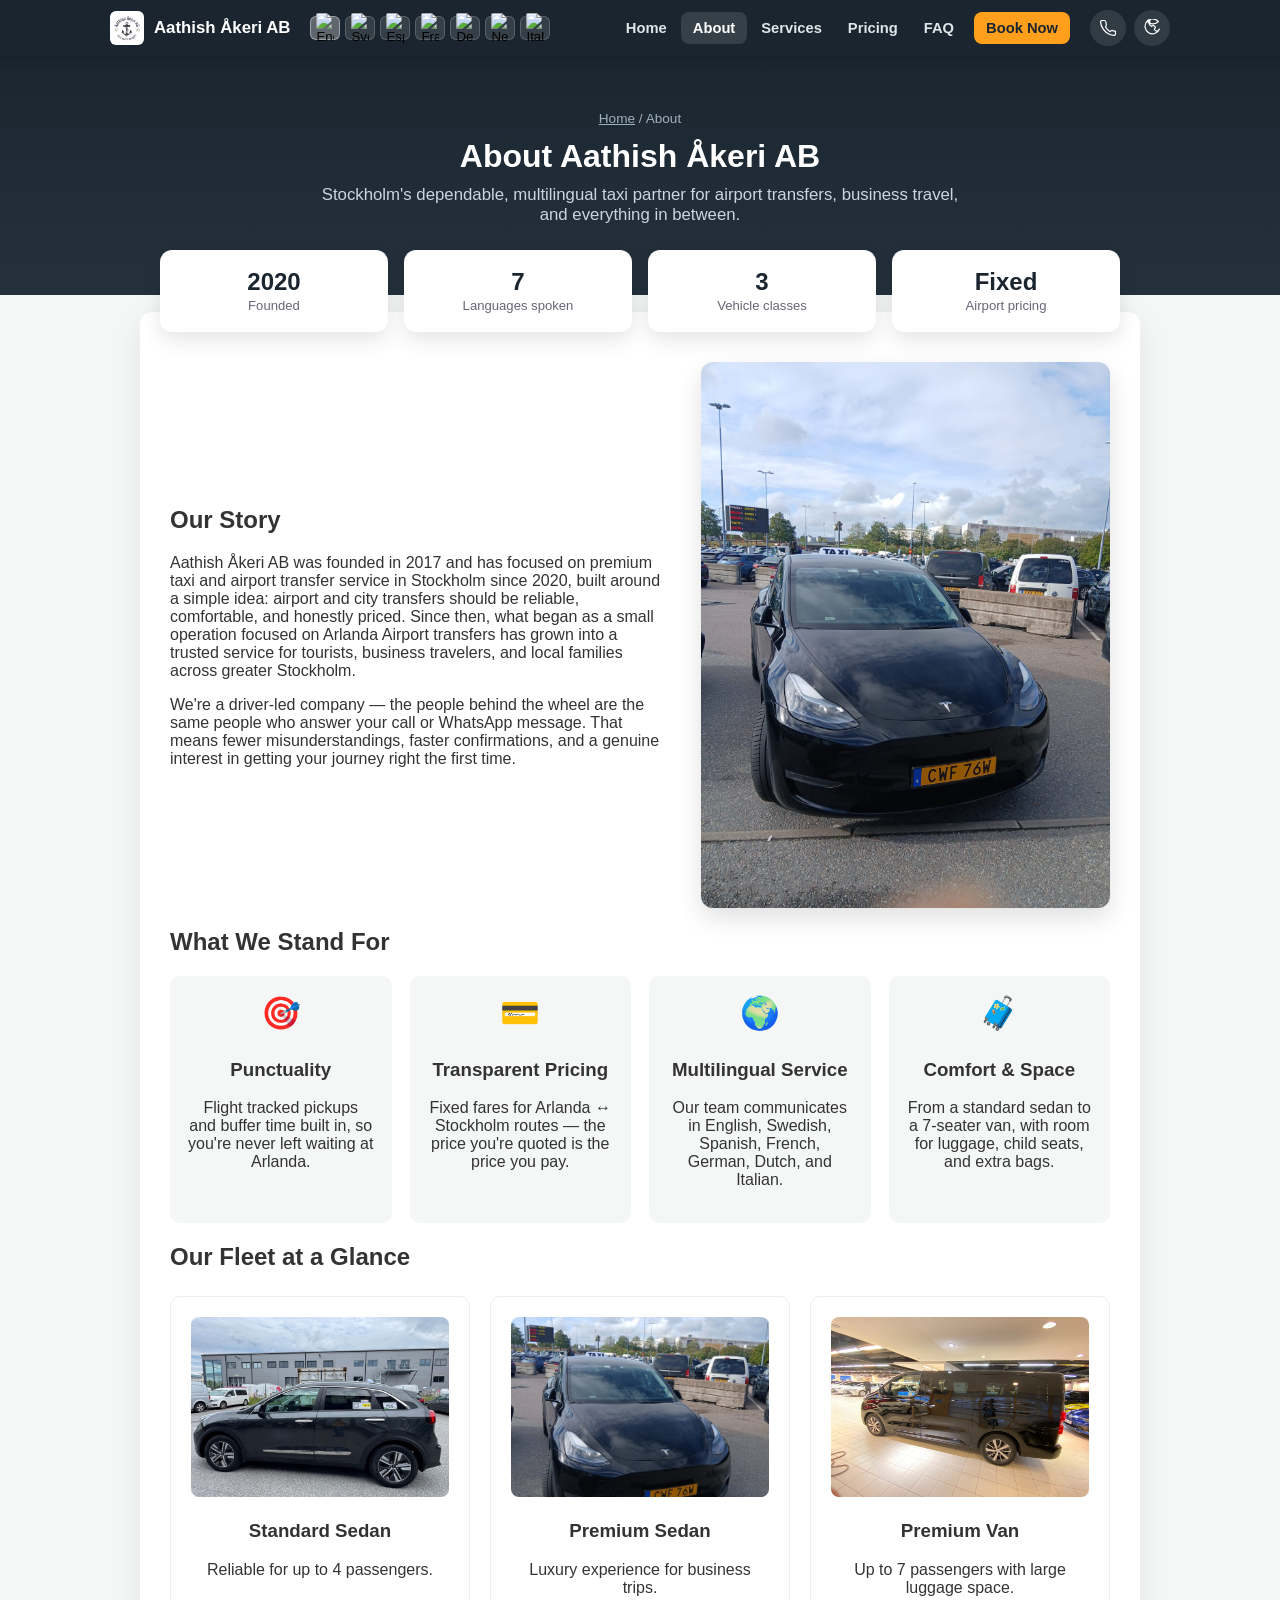
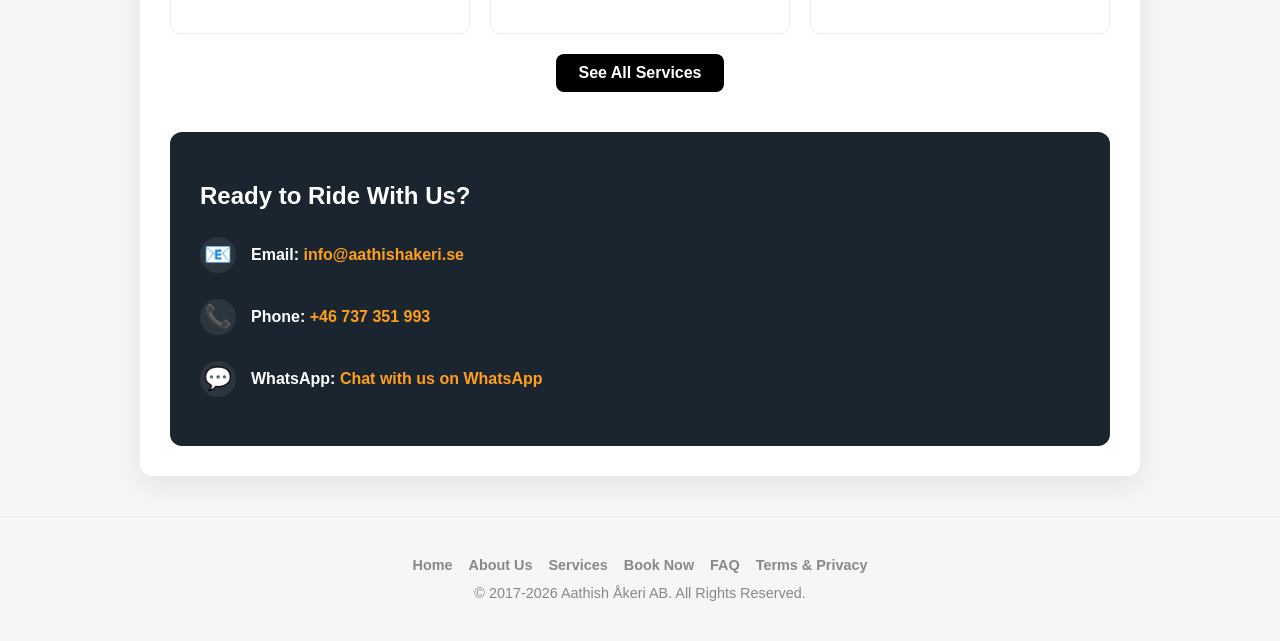
==== about.html @ d3767e90 "Fix trust-strip overlapping the WhatsApp button on mobile .trust-strip (the 2020/7/24-7/Fixed card r" ====
<!DOCTYPE html>
<html lang="en" translate="no">

<head>
    <meta charset="UTF-8">
    <meta name="viewport" content="width=device-width, initial-scale=1.0">
    <meta name="google" content="notranslate">
    <!-- Google tag (gtag.js) -->
    <script async src="https://www.googletagmanager.com/gtag/js?id=G-RLMF2R646X"></script>
    <script>
        window.dataLayer = window.dataLayer || [];
        function gtag() { dataLayer.push(arguments); }
        gtag('js', new Date());
        gtag('config', 'G-RLMF2R646X');
    </script>
    <title>About Us | Aathish Åkeri AB</title>
    <meta name="description"
        content="Aathish Åkeri AB has been driving Stockholm and Arlanda Airport transfers since 2020. Learn about our story, our fleet, and why customers trust us.">
    <link rel="canonical" href="https://aathishakeri.se/about.html">
    <link rel="stylesheet" href="style.css?v=9">
    <link rel="apple-touch-icon" sizes="180x180" href="icons/apple-icon-180x180.png">
    <link rel="icon" type="image/png" sizes="32x32" href="icons/favicon-32x32.png">
    <link rel="icon" type="image/png" sizes="16x16" href="icons/favicon-16x16.png">
    <link rel="manifest" href="icons/manifest.json">
    <meta name="theme-color" content="#ffffff">
</head>

<body>

    <nav class="topnav" aria-label="Main navigation">
        <div class="topnav-inner">
            <a href="index.html" class="topnav-brand">
                <img src="assets/images/logo.png" alt="Aathish Åkeri AB" class="topnav-logo">
                <span>Aathish Åkeri AB</span>
            </a>
            <div class="lang-switcher" role="group" aria-label="Choose language">
                <button class="lang-btn" data-lang="en" onclick="setLanguage('en')" title="English"
                    aria-label="English"><img src="https://flagcdn.com/w40/us.png" alt="English"></button>
                <button class="lang-btn" data-lang="sv" onclick="setLanguage('sv')" title="Svenska"
                    aria-label="Svenska"><img src="https://flagcdn.com/w40/se.png" alt="Svenska"></button>
                <button class="lang-btn" data-lang="es" onclick="setLanguage('es')" title="Español"
                    aria-label="Español"><img src="https://flagcdn.com/w40/es.png" alt="Español"></button>
                <button class="lang-btn" data-lang="fr" onclick="setLanguage('fr')" title="Français"
                    aria-label="Français"><img src="https://flagcdn.com/w40/fr.png" alt="Français"></button>
                <button class="lang-btn" data-lang="de" onclick="setLanguage('de')" title="Deutsch"
                    aria-label="Deutsch"><img src="https://flagcdn.com/w40/de.png" alt="Deutsch"></button>
                <button class="lang-btn" data-lang="nl" onclick="setLanguage('nl')" title="Nederlands"
                    aria-label="Nederlands"><img src="https://flagcdn.com/w40/nl.png" alt="Nederlands"></button>
                <button class="lang-btn" data-lang="it" onclick="setLanguage('it')" title="Italiano"
                    aria-label="Italiano"><img src="https://flagcdn.com/w40/it.png" alt="Italiano"></button>
            </div>
            <button class="nav-toggle" id="navToggle" aria-label="Toggle menu" aria-expanded="false">
                <span></span><span></span><span></span>
            </button>
            <div class="topnav-links" id="topnavLinks">
                <a href="index.html" data-i18n="navHome">Home</a>
                <a href="about.html" aria-current="page" data-i18n="navAbout">About</a>
                <a href="services.html" data-i18n="navServices">Services</a>
                <a href="index.html#pricing" data-i18n="navPricing">Pricing</a>
                <a href="faq.html" data-i18n="navFAQ">FAQ</a>
                <a href="booking.html" class="nav-cta" data-i18n="navBookNow">Book Now</a>
            </div>
            <div class="topnav-actions">
                <a href="tel:+46737351993" class="nav-icon-btn" aria-label="Call us">
                    <img src="assets/images/phone.svg" alt="">
                </a>
                <a href="https://wa.me/46737351993" target="_blank" rel="noopener noreferrer" class="nav-icon-btn"
                    aria-label="WhatsApp us">
                    <img src="assets/images/whatsapp.svg" alt="">
                </a>
            </div>
        </div>
    </nav>

    <div class="page-hero">
        <div class="breadcrumb"><a href="index.html" data-i18n="navHome">Home</a> / <span
                data-i18n="navAbout">About Us</span></div>
        <h1 data-i18n="aboutHeroTitle">About Aathish Åkeri AB</h1>
        <p data-i18n="aboutHeroSubtitle">Stockholm's dependable, multilingual taxi partner for airport transfers,
            business travel, and everything
            in between.</p>
    </div>

    <div class="trust-strip">
        <div class="trust-item"><span class="num">2020</span><span class="label" data-i18n="aboutTrust1">Founded</span>
        </div>
        <div class="trust-item"><span class="num">7</span><span class="label" data-i18n="trustLabel2">Languages
                spoken</span></div>
        <div class="trust-item"><span class="num">3</span><span class="label"
                data-i18n="aboutTrust3">Vehicle classes</span></div>
        <div class="trust-item"><span class="num">Fixed</span><span class="label" data-i18n="aboutTrust4">Airport
                pricing</span>
        </div>
    </div>

    <div class="container">
        <section>
            <div class="about-grid">
                <div>
                    <h2 data-i18n="aboutStoryHeading">Our Story</h2>
                    <p data-i18n="aboutStoryP1">Aathish Åkeri AB was founded in 2017 and has focused on premium taxi
                        and airport transfer service in Stockholm since 2020, built around a simple idea: airport and
                        city transfers should be reliable, comfortable, and honestly priced. Since then, what began
                        as a small operation focused on Arlanda Airport transfers has grown into a trusted service
                        for tourists, business travelers, and local families across greater Stockholm.</p>
                    <p data-i18n="aboutStoryP2">We're a driver-led company — the people behind the wheel are the same
                        people who answer your
                        call or WhatsApp message. That means fewer misunderstandings, faster confirmations, and a
                        genuine interest in getting your journey right the first time.</p>
                </div>
                <img src="assets/images/premium-sedan.jpg" alt="Aathish Åkeri premium sedan">
            </div>
        </section>

        <section>
            <h2 data-i18n="aboutValuesHeading">What We Stand For</h2>
            <div class="values-grid">
                <div class="value-card">
                    <span class="service-icon">🎯</span>
                    <h3 data-i18n="aboutValue1Title">Punctuality</h3>
                    <p data-i18n="aboutValue1Desc">Flight tracked pickups and buffer time built in, so you're never
                        left waiting at Arlanda.</p>
                </div>
                <div class="value-card">
                    <span class="service-icon">💳</span>
                    <h3 data-i18n="aboutValue2Title">Transparent Pricing</h3>
                    <p data-i18n="aboutValue2Desc">Fixed fares for Arlanda ↔ Stockholm routes — the price you're
                        quoted is the price you pay.</p>
                </div>
                <div class="value-card">
                    <span class="service-icon">🌍</span>
                    <h3 data-i18n="aboutValue3Title">Multilingual Service</h3>
                    <p data-i18n="aboutValue3Desc">Our team communicates in English, Swedish, Spanish, French,
                        German, Dutch, and Italian.</p>
                </div>
                <div class="value-card">
                    <span class="service-icon">🧳</span>
                    <h3 data-i18n="aboutValue4Title">Comfort & Space</h3>
                    <p data-i18n="aboutValue4Desc">From a standard sedan to a 7-seater van, with room for luggage,
                        child seats, and extra bags.
                    </p>
                </div>
            </div>
        </section>

        <section>
            <h2 data-i18n="aboutFleetHeading">Our Fleet at a Glance</h2>
            <div class="grid">
                <div class="card">
                    <img src="assets/images/standard-car.jpg" alt="Standard Sedan" class="card-img">
                    <h3 data-i18n="car1Title">Standard Sedan</h3>
                    <p data-i18n="car1Desc">Reliable for up to 4 passengers.</p>
                </div>
                <div class="card highlight">
                    <img src="assets/images/premium-sedan.jpg" alt="Premium Sedan" class="card-img">
                    <h3 data-i18n="carPremiumTitle">Premium Sedan</h3>
                    <p data-i18n="carPremiumDesc">Luxury experience for business trips.</p>
                </div>
                <div class="card">
                    <img src="assets/images/van1.jpg" alt="Premium Van" class="card-img">
                    <h3 data-i18n="car2Title">Premium Van</h3>
                    <p data-i18n="car2Desc">Up to 7 passengers with large luggage space.</p>
                </div>
            </div>
            <p style="text-align:center; margin-top:20px;">
                <a href="services.html" class="btn-book" data-i18n="aboutSeeServicesBtn">See All Services</a>
            </p>
        </section>

        <section class="contact-box" id="contact">
            <h2 data-i18n="aboutCTAHeading">Ready to Ride With Us?</h2>
            <div class="contact-item">
                <span class="contact-icon">📧</span>
                <p><strong data-i18n="contactEmailLabel">Email:</strong> <a
                        href="mailto:info@aathishakeri.se">info@aathishakeri.se</a></p>
            </div>
            <div class="contact-item">
                <span class="contact-icon">📞</span>
                <p><strong data-i18n="contactPhoneLabel">Phone:</strong> <a href="tel:+46737351993">+46 737 351
                        993</a></p>
            </div>
            <div class="contact-item">
                <span class="contact-icon">💬</span>
                <p><strong data-i18n="contactWhatsappLabel">WhatsApp:</strong> <a href="https://wa.me/46737351993"
                        target="_blank" class="wa-link" data-i18n="lblWhatsapp">Chat with us on WhatsApp</a></p>
            </div>
        </section>
    </div>

    <footer>
        <div class="footer-links">
            <a href="index.html" data-i18n="navHome">Home</a>
            <a href="about.html" data-i18n="footerAboutUs">About Us</a>
            <a href="services.html" data-i18n="navServices">Services</a>
            <a href="booking.html" data-i18n="navBookNow">Book Now</a>
            <a href="faq.html" data-i18n="navFAQ">FAQ</a>
            <a href="terms.html" data-i18n="footerTermsPrivacy">Terms & Privacy</a>
        </div>
        © 2017-2026 Aathish Åkeri AB. <span data-i18n="footerRights">All Rights Reserved.</span>
    </footer>

    <script src="script.js?v=3"></script>
</body>

</html>
---- style.css ----
/* Clean stylesheet for Aathish Åkeri AB */

:root {
    --primary: #1a252f;
    --accent: #ff9f1c;
    --white: #ffffff;
    --gray: #f4f7f6;
}

* {
    box-sizing: border-box;
}

body {
    font-family: 'Segoe UI', Arial, sans-serif;
    margin: 0;
    background: var(--gray);
    color: #333;
}

/* Language switcher — lives inline in the top nav on every page */
.lang-switcher {
    display: flex;
    gap: 5px;
    flex-wrap: wrap;
    align-items: center;
}

.lang-btn {
    background: rgba(255, 255, 255, 0.12);
    border: 1px solid rgba(255, 255, 255, 0.18);
    padding: 5px;
    border-radius: 6px;
    display: inline-flex;
    align-items: center;
    justify-content: center;
    cursor: pointer;
    width: 30px;
    height: 24px;
}

.lang-btn img {
    width: 18px;
    height: auto;
    display: block;
    border-radius: 2px;
}

.lang-btn:hover,
.lang-btn.active {
    background: rgba(255, 255, 255, 0.3);
    border-color: rgba(255, 255, 255, 0.4);
}

@media (max-width: 860px) {
    .lang-switcher {
        order: 3;
        width: 100%;
        justify-content: center;
        padding-top: 8px;
    }
}

/* Header */
header {
    background: var(--primary);
    color: white;
    padding: 50px 20px;
    display: flex;
    flex-direction: column;
    align-items: center;
    gap: 12px;
}

.logo-container {
    margin: 10px 0;
    display: inline-block;
    padding: 12px;
    background: rgba(255, 255, 255, 0.98);
    border-radius: 12px;
    box-shadow: 0 4px 15px rgba(0, 0, 0, 0.25);
}

.company-logo {
    max-width: 160px;
    height: auto;
    display: block;
}

.button-row {
    display: flex;
    gap: 18px;
    align-items: center;
    justify-content: center;
    flex-wrap: wrap;
}

/* Buttons */
.btn-call,
.btn-whatsapp {
    display: inline-flex;
    align-items: center;
    gap: 10px;
    padding: 12px 26px;
    min-height: 48px;
    border-radius: 10px;
    font-weight: 700;
    color: #fff;
    text-decoration: none;
    box-shadow: 0 6px 18px rgba(0, 0, 0, 0.12);
}

.btn-call {
    background: linear-gradient(180deg, var(--accent), #d77d12);
}

.btn-call:hover {
    filter: brightness(0.96);
}

.btn-whatsapp {
    background: linear-gradient(180deg, #25d366, #1ebf57);
}

.btn-whatsapp:hover {
    filter: brightness(0.98);
}

.btn-call .icon,
.btn-whatsapp .icon {
    width: 20px;
    height: 20px;
    display: inline-block;
    flex: 0 0 20px;
}

.btn-call .icon img,
.btn-whatsapp .icon img {
    width: 100%;
    height: 100%;
    display: block;
    object-fit: contain;
}

.wa-wrap {
    display: inline-flex;
    align-items: center;
    gap: 10px;
    position: relative;
}

.wa-note {
    position: absolute;
    bottom: 100%;
    left: 50%;
    margin-bottom: 8px;
    color: #fff;
    font-size: 0.9rem;
    background: rgba(0, 0, 0, 0.65);
    padding: 6px 10px;
    border-radius: 6px;
    white-space: nowrap;
    opacity: 0;
    visibility: hidden;
    transform: translateX(-50%) translateY(-6px);
    transition: 200ms;
    pointer-events: none;
}

.wa-wrap:hover .wa-note,
.wa-wrap:focus-within .wa-note {
    opacity: 1;
    visibility: visible;
    transform: translateX(-50%) translateY(0);
}

/* Content container */
.container {
    max-width: 1000px;
    margin: -30px auto 40px;
    background: #fff;
    padding: 30px;
    border-radius: 12px;
    box-shadow: 0 10px 30px rgba(0, 0, 0, 0.08);
}

/* Fleet grid */
.grid {
    display: grid;
    grid-template-columns: repeat(auto-fit, minmax(280px, 1fr));
    gap: 20px;
    margin-top: 25px;
}

.card {
    border: 1px solid #eee;
    padding: 20px;
    border-radius: 10px;
    text-align: center;
    transition: all .25s ease;
}

.card-img {
    width: 100%;
    height: 180px;
    object-fit: cover;
    border-radius: 8px;
}

.card:hover {
    transform: translateY(-6px);
    box-shadow: 0 10px 20px rgba(0, 0, 0, 0.12);
}

/* Pricing */
.pricing-section {
    padding: 50px 20px;
    background: #f9f9f9;
    text-align: center;
}

.pricing-container {
    display: flex;
    flex-wrap: wrap;
    justify-content: center;
    gap: 20px;
    margin-top: 30px;
}

.price-card {
    background: #fff;
    border: 1px solid #ddd;
    border-radius: 12px;
    padding: 25px;
    width: 280px;
    text-align: center;
    transition: all .25s ease;
}

.price-card:hover {
    transform: translateY(-8px);
    box-shadow: 0 12px 28px rgba(0, 0, 0, 0.08);
}

.price-card.featured {
    border: 2px solid #ffd700;
    transform: scale(1.03);
}

.badge {
    position: absolute;
    top: -12px;
    left: 50%;
    transform: translateX(-50%);
    background: #ffd700;
    padding: 6px 14px;
    border-radius: 20px;
    font-weight: 700;
}

.price-value {
    font-size: 28px;
    font-weight: 800;
    margin: 18px 0;
}

.direction-title {
    display: inline-block;
    padding-bottom: 6px;
    border-bottom: 2px solid #ffd700;
    margin-bottom: 18px;
    font-size: 20px;
}

.btn-book {
    display: inline-block;
    background: #000;
    color: #fff;
    padding: 10px 22px;
    border-radius: 8px;
    text-decoration: none;
    font-weight: 700;
}

.btn-book:hover {
    background: #ffd700;
    color: #000;
}

/* Form */
.enquiry-section {
    background: #fdfdfd;
    padding: 30px;
    border-radius: 10px;
    border: 1px solid #eee;
    margin-top: 40px;
}

.form-group {
    margin-bottom: 15px;
}

.form-group label {
    display: block;
    margin-bottom: 6px;
    font-weight: 700;
}

input,
textarea {
    width: 100%;
    padding: 12px;
    border: 1px solid #ccc;
    border-radius: 6px;
    font-size: 1rem;
}

textarea {
    min-height: 120px;
    resize: vertical;
}

.form-row {
    display: grid;
    grid-template-columns: 1fr 1fr;
    gap: 15px;
}

.addons {
    display: grid;
    grid-template-columns: 1fr;
    gap: 10px;
    padding: 15px;
    background: #fff;
    border: 1px solid #ddd;
    border-radius: 8px;
}

@media (min-width:600px) {
    .addons {
        grid-template-columns: 1fr 1fr;
    }
}

/* Contact and footer */
.contact-box {
    background: var(--primary);
    color: #fff;
    padding: 30px;
    border-radius: 12px;
    margin-top: 40px;
}

.contact-item {
    display: flex;
    gap: 15px;
    align-items: center;
    margin-bottom: 12px;
}

.contact-icon {
    font-size: 1.4rem;
    background: rgba(255, 255, 255, 0.08);
    padding: 8px;
    border-radius: 50%;
    width: 36px;
    height: 36px;
    display: flex;
    align-items: center;
    justify-content: center;
}

.contact-box a {
    color: var(--accent);
    text-decoration: none;
    font-weight: 700;
}

footer {
    text-align: center;
    padding: 40px 20px;
    color: #888;
    font-size: 0.9rem;
    border-top: 1px solid #eee;
    margin-top: 20px;
}

/* Buttons and icons baseline */
.btn-call span,
.btn-whatsapp span {
    line-height: 1;
}

/* Responsive tweaks */
@media (max-width:900px) {
    .price-card {
        flex: 0 1 100%;
    }
}

@media (max-width:600px) {
    header {
        padding: 24px 16px;
    }

    .button-row {
        flex-direction: column;
        gap: 12px;
        width: 100%;
        align-items: stretch;
    }

    .btn-call,
    .btn-whatsapp {
        width: 100%;
        justify-content: center;
        padding: 12px 14px;
        font-size: 0.95rem;
        gap: 8px;
        min-height: 48px;
        white-space: nowrap;
    }

    .wa-wrap {
        width: 100%;
    }

    /* Hover tooltips don't translate to touch - iOS can also leave
       :hover/:focus-within stuck "on" after a tap, so hide it outright. */
    .wa-note {
        display: none;
    }

    .btn-call .icon,
    .btn-whatsapp .icon {
        width: 18px;
        flex: 0 0 18px;
        height: 18px;
    }

    .container {
        margin-top: -20px;
        padding: 20px;
    }

    .company-logo {
        max-width: 120px;
    }
}

/* ===================================================== */
/* Site-wide top navigation (all pages)                   */
/* ===================================================== */
.topnav {
    background: var(--primary);
    position: sticky;
    top: 0;
    z-index: 1100;
    box-shadow: 0 2px 10px rgba(0, 0, 0, 0.15);
}

.topnav-inner {
    max-width: 1100px;
    margin: 0 auto;
    display: flex;
    align-items: center;
    gap: 20px;
    padding: 10px 20px;
    position: relative;
}

.topnav-brand {
    display: flex;
    align-items: center;
    gap: 10px;
    color: #fff;
    text-decoration: none;
    font-weight: 800;
    font-size: 1.05rem;
    white-space: nowrap;
}

.topnav-logo {
    width: 34px;
    height: 34px;
    object-fit: contain;
    background: #fff;
    border-radius: 6px;
    padding: 3px;
    display: block;
}

.topnav-links {
    display: flex;
    align-items: center;
    gap: 2px;
    flex-wrap: wrap;
    margin-left: auto;
}

.topnav-links a {
    color: #dfe6e9;
    text-decoration: none;
    font-weight: 600;
    font-size: 0.92rem;
    padding: 8px 12px;
    border-radius: 8px;
    transition: background .2s, color .2s;
    white-space: nowrap;
}

.topnav-links a:hover,
.topnav-links a[aria-current="page"] {
    background: rgba(255, 255, 255, 0.12);
    color: #fff;
}

.topnav-links a.nav-cta {
    background: var(--accent);
    color: #1a252f;
    font-weight: 800;
    margin-left: 6px;
}

.topnav-links a.nav-cta:hover {
    filter: brightness(1.05);
    background: var(--accent);
    color: #1a252f;
}

.topnav-actions {
    display: flex;
    gap: 8px;
}

.nav-icon-btn {
    width: 36px;
    height: 36px;
    display: flex;
    align-items: center;
    justify-content: center;
    background: rgba(255, 255, 255, 0.1);
    border-radius: 50%;
}

.nav-icon-btn img {
    width: 18px;
    height: 18px;
}

.nav-toggle {
    display: none;
    flex-direction: column;
    justify-content: center;
    gap: 5px;
    width: 34px;
    height: 34px;
    background: transparent;
    border: none;
    cursor: pointer;
    margin-left: auto;
    padding: 0;
}

.nav-toggle span {
    display: block;
    height: 2px;
    width: 100%;
    background: #fff;
    border-radius: 2px;
}

@media (max-width: 860px) {
    .topnav-links {
        display: none;
        flex-direction: column;
        align-items: stretch;
        width: 100%;
        background: var(--primary);
        position: absolute;
        top: 100%;
        left: 0;
        padding: 10px 20px 16px;
        box-shadow: 0 8px 16px rgba(0, 0, 0, 0.2);
    }

    .topnav-links.open {
        display: flex;
    }

    .topnav-links a.nav-cta {
        margin-left: 0;
        text-align: center;
        margin-top: 6px;
    }

    .nav-toggle {
        display: flex;
    }

    .topnav-actions {
        display: none;
    }

    .topnav-inner {
        flex-wrap: wrap;
    }
}

/* ===================================================== */
/* Subpage hero + breadcrumb                              */
/* ===================================================== */
.page-hero {
    background: linear-gradient(180deg, var(--primary), #24313d);
    color: #fff;
    padding: 55px 20px 70px;
    text-align: center;
}

.page-hero h1 {
    margin: 0 0 10px;
    font-size: 2rem;
}

.page-hero p {
    margin: 0 auto;
    max-width: 640px;
    color: #cbd5e1;
    font-size: 1.05rem;
}

.breadcrumb {
    font-size: 0.85rem;
    color: #9fb0bd;
    margin-bottom: 12px;
}

.breadcrumb a {
    color: #9fb0bd;
}

/* ===================================================== */
/* Trust strip                                            */
/* ===================================================== */
.trust-strip {
    display: grid;
    grid-template-columns: repeat(auto-fit, minmax(150px, 1fr));
    gap: 16px;
    margin: -45px auto 10px;
    max-width: 1000px;
    padding: 0 20px;
    position: relative;
    z-index: 2;
}

.trust-item {
    background: #fff;
    border-radius: 12px;
    padding: 18px 10px;
    text-align: center;
    box-shadow: 0 8px 20px rgba(0, 0, 0, 0.1);
}

.trust-item .num {
    font-size: 1.5rem;
    font-weight: 800;
    color: var(--primary);
    display: block;
}

.trust-item .label {
    font-size: 0.82rem;
    color: #667;
}

/* ===================================================== */
/* Service cards (Services page)                          */
/* ===================================================== */
.service-grid {
    display: grid;
    grid-template-columns: repeat(auto-fit, minmax(260px, 1fr));
    gap: 22px;
    margin-top: 25px;
}

.service-card {
    border: 1px solid #eee;
    border-radius: 12px;
    padding: 24px;
    transition: all .25s ease;
    background: #fff;
}

.service-card:hover {
    transform: translateY(-6px);
    box-shadow: 0 12px 24px rgba(0, 0, 0, 0.1);
}

.service-icon {
    font-size: 2rem;
    margin-bottom: 12px;
    display: inline-block;
}

.service-card h3 {
    margin: 0 0 8px;
}

.service-card p {
    color: #555;
    line-height: 1.5;
    margin: 0;
}

/* ===================================================== */
/* Booking page                                           */
/* ===================================================== */
.steps {
    display: grid;
    grid-template-columns: repeat(auto-fit, minmax(220px, 1fr));
    gap: 20px;
    margin: 30px 0;
}

.step {
    text-align: center;
    padding: 20px;
}

.step .step-num {
    width: 44px;
    height: 44px;
    line-height: 44px;
    border-radius: 50%;
    background: var(--accent);
    color: #1a252f;
    font-weight: 800;
    margin: 0 auto 12px;
}

.quick-routes {
    display: flex;
    flex-wrap: wrap;
    gap: 10px;
    margin: 6px 0 22px;
}

.route-btn {
    background: #fff;
    border: 1px solid #ddd;
    padding: 10px 16px;
    border-radius: 20px;
    font-weight: 600;
    cursor: pointer;
    font-size: 0.9rem;
}

.route-btn:hover {
    background: var(--primary);
    color: #fff;
    border-color: var(--primary);
}

.payment-note {
    background: #fff8e6;
    border: 1px solid #ffe1a8;
    border-radius: 10px;
    padding: 18px 20px;
    margin: 24px 0;
}

.payment-note h4 {
    margin: 0 0 8px;
}

.sumup-pay-btn {
    display: inline-block;
    margin-top: 10px;
    background: #0f2b46;
    color: #fff;
    padding: 10px 20px;
    border-radius: 8px;
    text-decoration: none;
    font-weight: 700;
}

.sumup-pay-btn:hover {
    filter: brightness(1.2);
}

/* ===================================================== */
/* FAQ accordion                                          */
/* ===================================================== */
.faq-item {
    border: 1px solid #eee;
    border-radius: 10px;
    margin-bottom: 12px;
    padding: 4px 16px;
    background: #fff;
}

.faq-item summary {
    cursor: pointer;
    font-weight: 700;
    padding: 14px 0;
    list-style: none;
    position: relative;
    padding-right: 30px;
}

.faq-item summary::-webkit-details-marker {
    display: none;
}

.faq-item summary::after {
    content: "+";
    position: absolute;
    right: 4px;
    top: 12px;
    font-size: 1.3rem;
    color: var(--accent);
}

.faq-item[open] summary::after {
    content: "\2013";
}

.faq-item p {
    margin: 0 0 16px;
    color: #555;
    line-height: 1.6;
}

/* ===================================================== */
/* Legal pages (Terms / Privacy)                          */
/* ===================================================== */
.legal h2 {
    margin-top: 34px;
    border-bottom: 2px solid #eee;
    padding-bottom: 8px;
}

.legal h3 {
    margin-top: 22px;
}

.legal p,
.legal li {
    color: #444;
    line-height: 1.7;
}

.legal-disclaimer {
    background: #eef4ff;
    border: 1px solid #cfe0ff;
    border-radius: 10px;
    padding: 16px 18px;
    margin-bottom: 30px;
    font-size: 0.9rem;
    color: #333;
}

.legal-toc {
    display: flex;
    flex-wrap: wrap;
    gap: 10px;
    margin-bottom: 30px;
}

.legal-toc a {
    background: #f4f7f6;
    border: 1px solid #e2e8f0;
    padding: 8px 14px;
    border-radius: 20px;
    text-decoration: none;
    color: var(--primary);
    font-weight: 600;
    font-size: 0.88rem;
}

/* ===================================================== */
/* About page                                             */
/* ===================================================== */
.about-grid {
    display: grid;
    grid-template-columns: 1.1fr 0.9fr;
    gap: 30px;
    align-items: center;
    margin: 20px 0 10px;
}

.about-grid img {
    width: 100%;
    border-radius: 12px;
    box-shadow: 0 10px 25px rgba(0, 0, 0, 0.12);
}

.values-grid {
    display: grid;
    grid-template-columns: repeat(auto-fit, minmax(200px, 1fr));
    gap: 18px;
    margin-top: 20px;
}

.value-card {
    text-align: center;
    padding: 18px;
    background: var(--gray);
    border-radius: 10px;
}

.value-card .service-icon {
    margin-bottom: 8px;
}

@media (max-width: 760px) {
    .about-grid {
        grid-template-columns: 1fr;
    }
}

/* ===================================================== */
/* Footer quick links (all pages)                         */
/* ===================================================== */
.footer-links {
    display: flex;
    justify-content: center;
    flex-wrap: wrap;
    gap: 16px;
    margin-bottom: 12px;
}

.footer-links a {
    color: #888;
    text-decoration: none;
    font-weight: 600;
}

.footer-links a:hover {
    color: var(--accent);
}

@media (max-width:600px) {
    .page-hero {
        padding: 40px 16px 60px;
    }

    .trust-strip {
        margin-top: 0;
    }
}
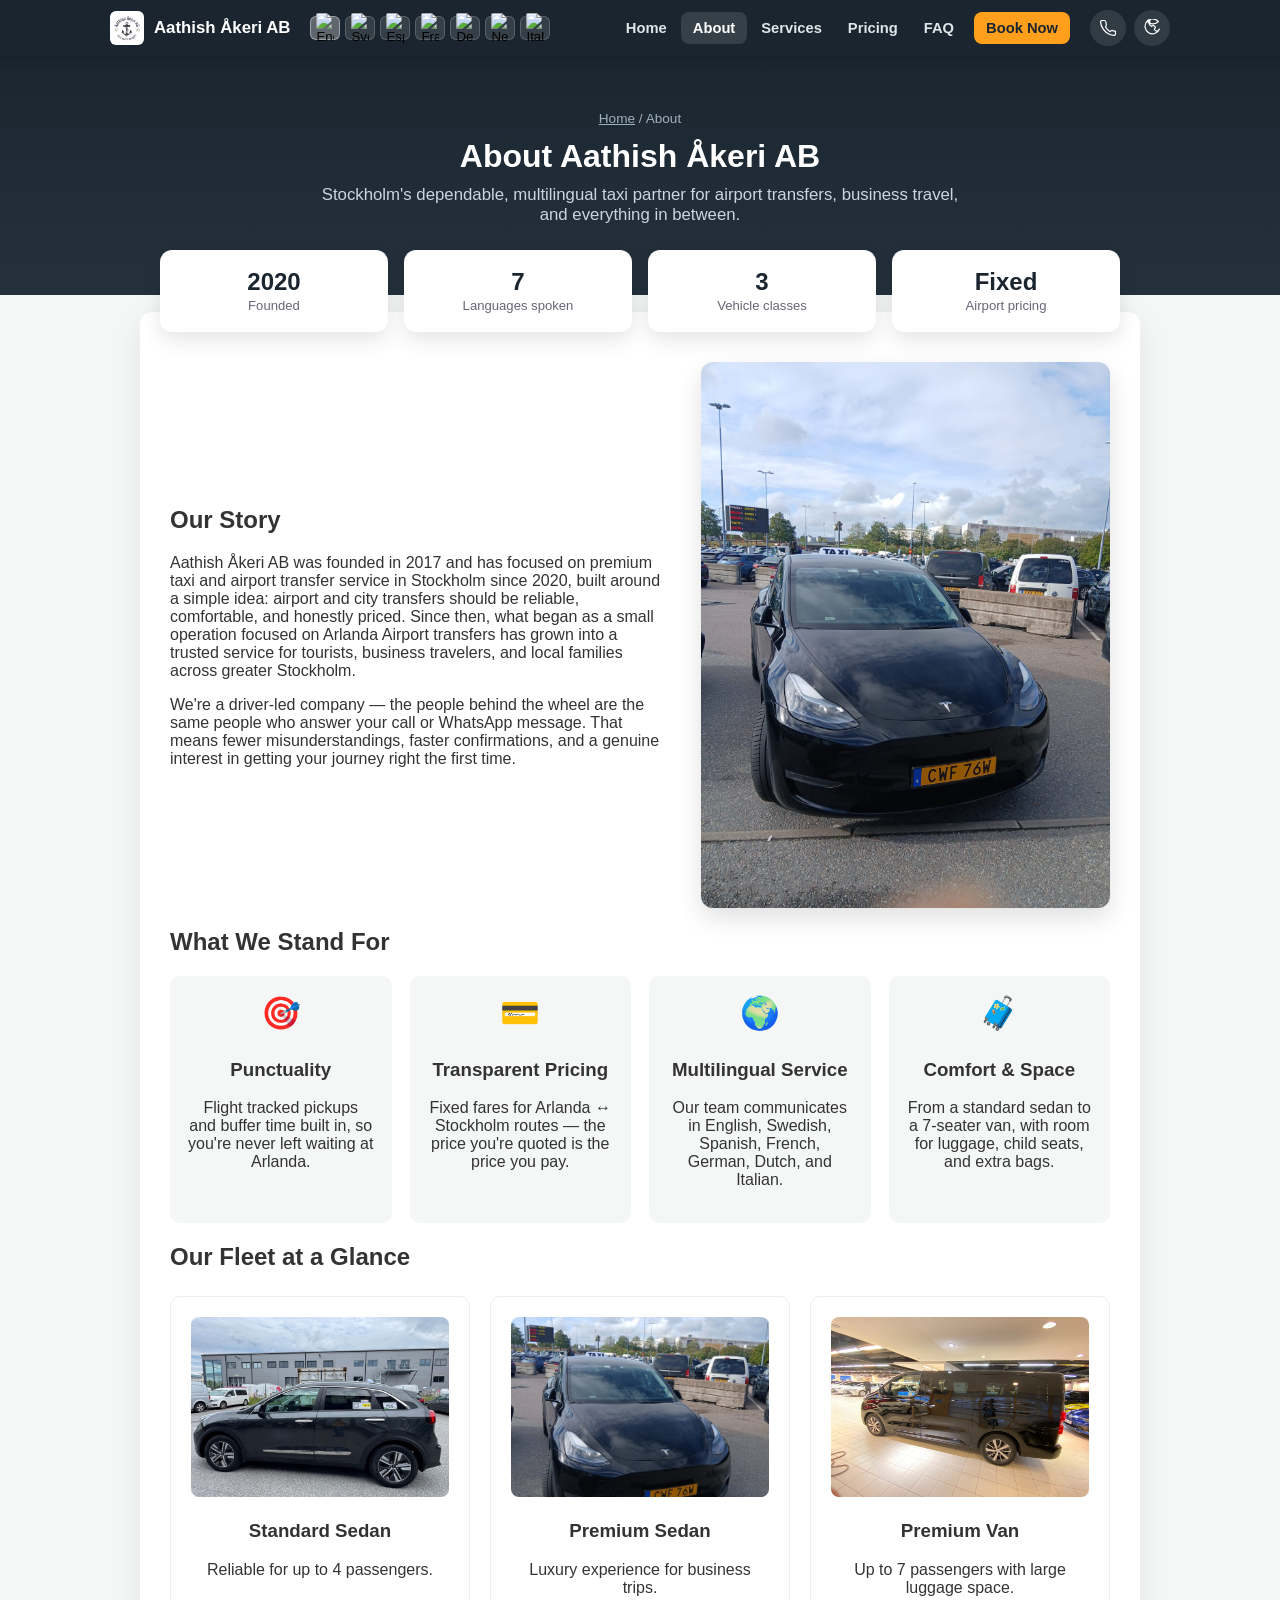
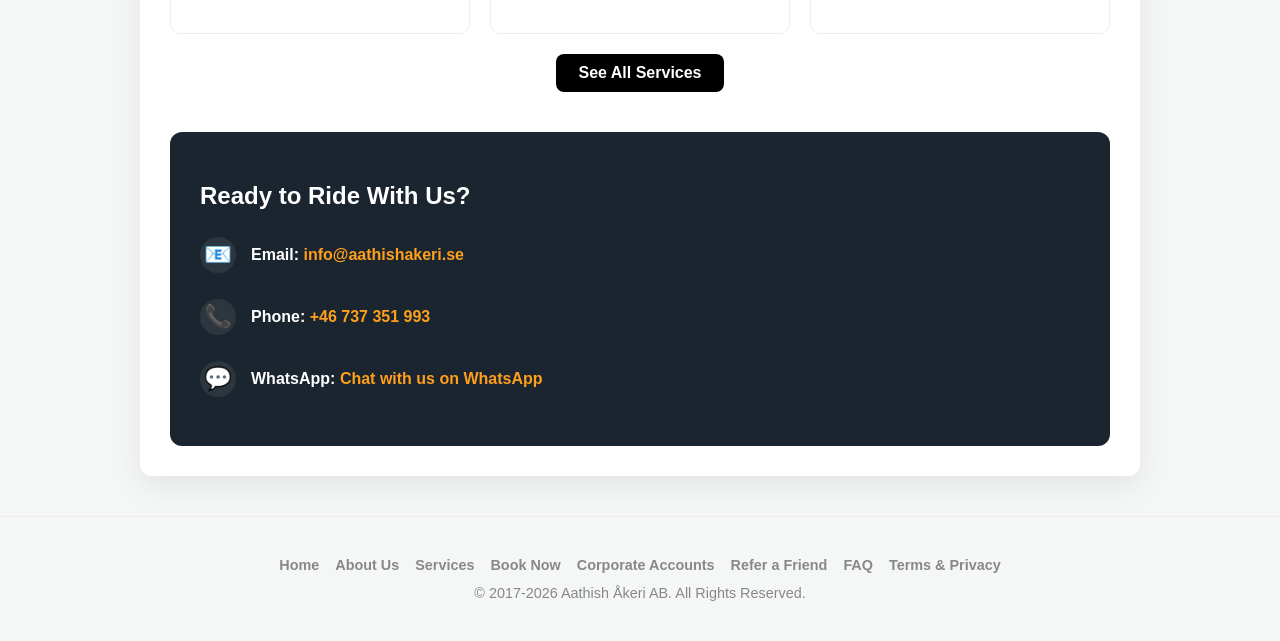
==== commit 20bafc2f: "Fix checkbox alignment on the booking form's add-ons list The global "input, textarea { width: 100%;" ====
--- a/about.html
+++ b/about.html
@@ -17,7 +17,7 @@
     <meta name="description"
         content="Aathish Åkeri AB has been driving Stockholm and Arlanda Airport transfers since 2020. Learn about our story, our fleet, and why customers trust us.">
     <link rel="canonical" href="https://aathishakeri.se/about.html">
-    <link rel="stylesheet" href="style.css?v=9">
+    <link rel="stylesheet" href="style.css?v=14">
     <link rel="apple-touch-icon" sizes="180x180" href="icons/apple-icon-180x180.png">
     <link rel="icon" type="image/png" sizes="32x32" href="icons/favicon-32x32.png">
     <link rel="icon" type="image/png" sizes="16x16" href="icons/favicon-16x16.png">
@@ -193,13 +193,22 @@
             <a href="about.html" data-i18n="footerAboutUs">About Us</a>
             <a href="services.html" data-i18n="navServices">Services</a>
             <a href="booking.html" data-i18n="navBookNow">Book Now</a>
+            <a href="corporate.html" data-i18n="footerCorporate">Corporate Accounts</a>
+            <a href="referral.html" data-i18n="footerReferral">Refer a Friend</a>
             <a href="faq.html" data-i18n="navFAQ">FAQ</a>
             <a href="terms.html" data-i18n="footerTermsPrivacy">Terms & Privacy</a>
         </div>
         © 2017-2026 Aathish Åkeri AB. <span data-i18n="footerRights">All Rights Reserved.</span>
     </footer>
 
-    <script src="script.js?v=3"></script>
+    <div id="installBanner" class="install-banner" hidden>
+        <span class="install-banner-text install-banner-text-android" data-i18n="installBannerText">Install Aathish Åkeri for quick access, like an app.</span>
+        <span class="install-banner-text install-banner-text-ios" data-i18n="installBannerIosText">Add to Home Screen: tap Share, then "Add to Home Screen".</span>
+        <button type="button" id="installBannerBtn" class="install-banner-btn" data-i18n="installBannerBtn">Install</button>
+        <button type="button" id="installBannerClose" class="install-banner-close" aria-label="Dismiss">&times;</button>
+    </div>
+
+    <script src="script.js?v=7"></script>
 </body>
 
 </html>
--- a/style.css
+++ b/style.css
@@ -306,8 +306,9 @@
     font-weight: 700;
 }
 
-input,
-textarea {
+input:not([type="checkbox"]):not([type="radio"]),
+textarea,
+select {
     width: 100%;
     padding: 12px;
     border: 1px solid #ccc;
@@ -334,6 +335,21 @@
     background: #fff;
     border: 1px solid #ddd;
     border-radius: 8px;
+}
+
+.addons label {
+    display: flex;
+    align-items: center;
+    gap: 8px;
+    font-weight: 400;
+    cursor: pointer;
+}
+
+.addons label input[type="checkbox"] {
+    flex: 0 0 auto;
+    width: 16px;
+    height: 16px;
+    margin: 0;
 }
 
 @media (min-width:600px) {
@@ -948,4 +964,252 @@
     .trust-strip {
         margin-top: 0;
     }
-}+}
+
+/* ===================================================== */
+/* Live price estimate (booking page)                     */
+/* ===================================================== */
+.price-estimate-box {
+    background: #f4f7f8;
+    border: 1px solid #dfe6e9;
+    border-radius: 8px;
+    padding: 14px 16px;
+    margin: -6px 0 20px;
+}
+
+.price-estimate-row {
+    display: flex;
+    justify-content: space-between;
+    align-items: baseline;
+    font-weight: 600;
+}
+
+.price-estimate-row + .price-estimate-row {
+    margin-top: 8px;
+    padding-top: 8px;
+    border-top: 1px dashed #dfe6e9;
+}
+
+.price-estimate-value {
+    font-size: 1.15rem;
+    font-weight: 800;
+    color: var(--primary);
+}
+
+.price-estimate-promo .price-estimate-value {
+    color: #1a9c5a;
+}
+
+/* ===================================================== */
+/* PWA install banner                                     */
+/* ===================================================== */
+.install-banner {
+    position: fixed;
+    left: 0;
+    right: 0;
+    bottom: 0;
+    z-index: 500;
+    background: var(--primary);
+    color: #fff;
+    padding: 12px 16px;
+    display: flex;
+    align-items: center;
+    gap: 12px;
+    box-shadow: 0 -4px 14px rgba(0, 0, 0, 0.2);
+    font-size: 0.92rem;
+}
+
+.install-banner[hidden] {
+    display: none;
+}
+
+.install-banner-text-android,
+.install-banner-text-ios {
+    display: none;
+    flex: 1;
+}
+
+.install-banner.install-android .install-banner-text-android {
+    display: block;
+}
+
+.install-banner.install-ios .install-banner-text-ios {
+    display: block;
+}
+
+.install-banner.install-ios .install-banner-btn {
+    display: none;
+}
+
+.install-banner-btn {
+    background: var(--accent);
+    color: #1a252f;
+    border: none;
+    padding: 8px 16px;
+    border-radius: 6px;
+    font-weight: 700;
+    cursor: pointer;
+    white-space: nowrap;
+}
+
+.install-banner-close {
+    background: transparent;
+    border: none;
+    color: #fff;
+    font-size: 1.4rem;
+    line-height: 1;
+    cursor: pointer;
+    padding: 2px 6px;
+}
+
+@media (max-width: 500px) {
+    .install-banner {
+        flex-wrap: wrap;
+    }
+}
+
+
+/* ===================================================== */
+/* Reviews / testimonials                                 */
+/* ===================================================== */
+.reviews-section {
+    text-align: center;
+}
+
+.reviews-subtitle {
+    max-width: 560px;
+    margin: -10px auto 24px;
+    color: #666;
+}
+
+.reviews-grid {
+    display: grid;
+    grid-template-columns: repeat(auto-fit, minmax(260px, 1fr));
+    gap: 20px;
+    max-width: 1040px;
+    margin: 0 auto 28px;
+    text-align: left;
+}
+
+.review-card {
+    display: flex;
+    flex-direction: column;
+    gap: 10px;
+    background: #f4f7f8;
+    border: 1px solid #e1e7ea;
+    border-radius: 12px;
+    padding: 20px 22px;
+}
+
+.review-stars {
+    font-size: 1.05rem;
+    letter-spacing: 2px;
+    color: var(--accent);
+}
+
+.review-quote {
+    flex: 1;
+    margin: 0;
+    color: #333;
+    font-style: italic;
+    line-height: 1.5;
+}
+
+.review-author {
+    margin: 0;
+    font-weight: 700;
+    color: var(--primary);
+}
+
+.review-tag {
+    display: inline-block;
+    margin-left: 6px;
+    font-size: 0.68rem;
+    font-weight: 700;
+    text-transform: uppercase;
+    letter-spacing: 0.04em;
+    background: #e8f0fe;
+    color: #1a56db;
+    padding: 2px 8px;
+    border-radius: 10px;
+    vertical-align: middle;
+}
+
+.reviews-cta {
+    display: inline-block;
+    background: var(--primary);
+    color: #fff;
+    text-decoration: none;
+    font-weight: 700;
+    padding: 10px 22px;
+    border-radius: 8px;
+    transition: filter 150ms;
+}
+
+.reviews-cta:hover {
+    filter: brightness(1.15);
+}
+
+
+/* ===================================================== */
+/* Comparison tables (SEO guide pages)                    */
+/* ===================================================== */
+.compare-table {
+    width: 100%;
+    border-collapse: collapse;
+    min-width: 560px;
+    background: #fff;
+}
+
+.compare-table th,
+.compare-table td {
+    text-align: left;
+    padding: 12px 14px;
+    border-bottom: 1px solid #e1e7ea;
+}
+
+.compare-table thead th {
+    background: #f4f7f8;
+    font-size: 0.8rem;
+    text-transform: uppercase;
+    letter-spacing: 0.04em;
+    color: #666;
+}
+
+.compare-table tr.highlight-row {
+    background: #fff8ec;
+    font-weight: 700;
+}
+
+
+/* ===================================================== */
+/* Partner teasers (corporate accounts / referral)        */
+/* ===================================================== */
+.partner-grid {
+    display: grid;
+    grid-template-columns: repeat(auto-fit, minmax(260px, 1fr));
+    gap: 20px;
+}
+
+.partner-card {
+    background: #f4f7f8;
+    border: 1px solid #e1e7ea;
+    border-radius: 12px;
+    padding: 26px 24px;
+    text-align: center;
+}
+
+.partner-card .service-icon {
+    font-size: 2rem;
+    display: block;
+    margin-bottom: 10px;
+}
+
+.partner-card h3 {
+    margin: 0 0 8px;
+}
+
+.partner-card p {
+    color: #46545e;
+    margin: 0 0 18px;
+}
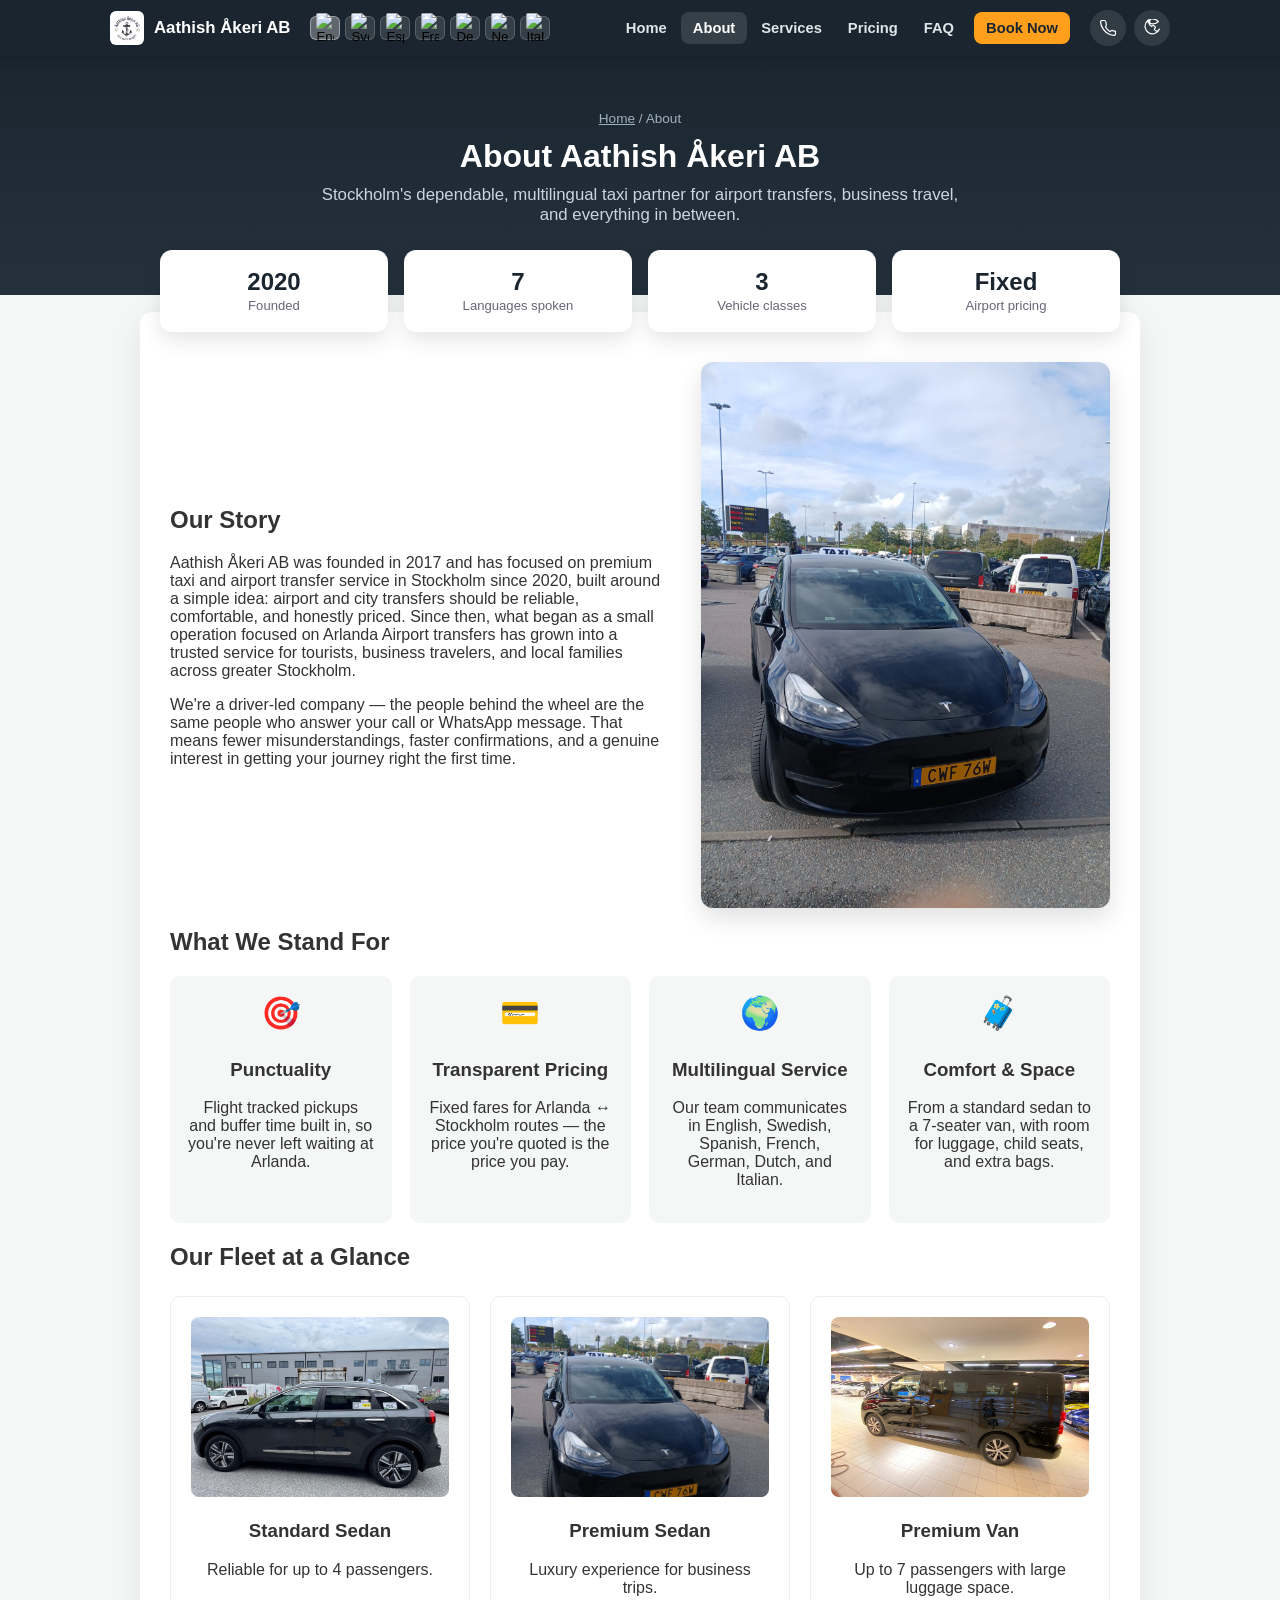
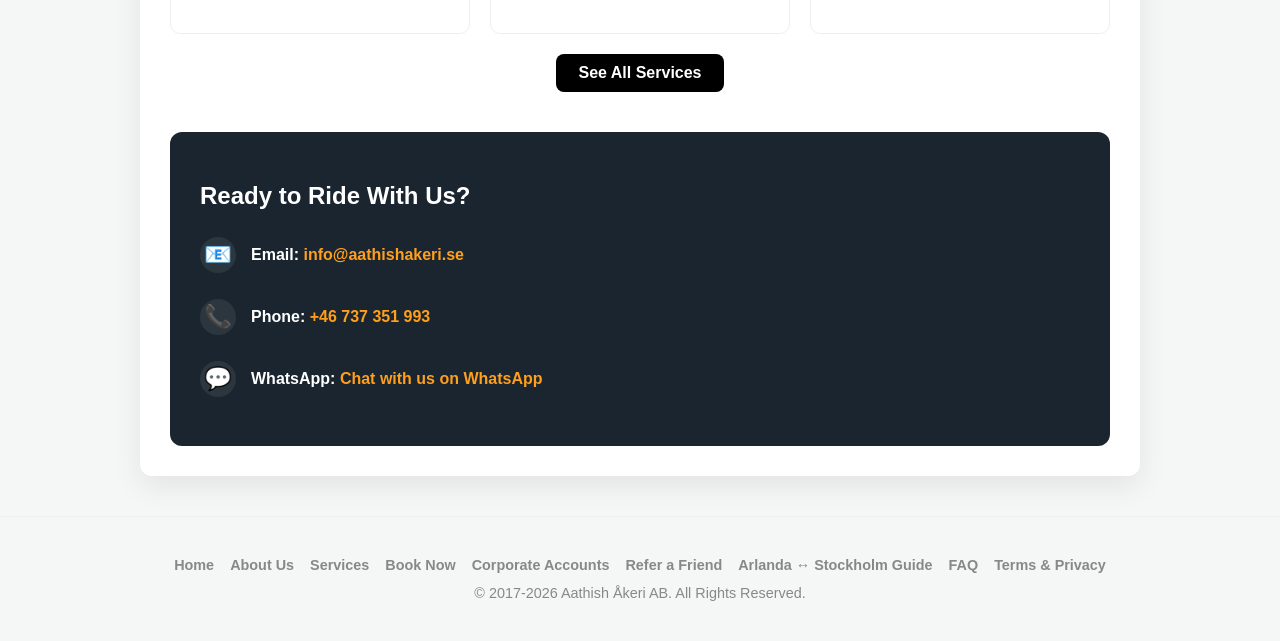
==== commit ff7c4d4a: "Add missing footer link to the SEO guide + fix reviews grid alignment 1. The Arlanda <-> Stockholm g" ====
--- a/about.html
+++ b/about.html
@@ -17,7 +17,7 @@
     <meta name="description"
         content="Aathish Åkeri AB has been driving Stockholm and Arlanda Airport transfers since 2020. Learn about our story, our fleet, and why customers trust us.">
     <link rel="canonical" href="https://aathishakeri.se/about.html">
-    <link rel="stylesheet" href="style.css?v=14">
+    <link rel="stylesheet" href="style.css?v=15">
     <link rel="apple-touch-icon" sizes="180x180" href="icons/apple-icon-180x180.png">
     <link rel="icon" type="image/png" sizes="32x32" href="icons/favicon-32x32.png">
     <link rel="icon" type="image/png" sizes="16x16" href="icons/favicon-16x16.png">
@@ -195,6 +195,7 @@
             <a href="booking.html" data-i18n="navBookNow">Book Now</a>
             <a href="corporate.html" data-i18n="footerCorporate">Corporate Accounts</a>
             <a href="referral.html" data-i18n="footerReferral">Refer a Friend</a>
+            <a href="guide-arlanda-stockholm.html" data-i18n="footerGuide">Arlanda &harr; Stockholm Guide</a>
             <a href="faq.html" data-i18n="navFAQ">FAQ</a>
             <a href="terms.html" data-i18n="footerTermsPrivacy">Terms & Privacy</a>
         </div>
--- a/style.css
+++ b/style.css
@@ -1084,11 +1084,17 @@
 
 .reviews-grid {
     display: grid;
-    grid-template-columns: repeat(auto-fit, minmax(260px, 1fr));
+    grid-template-columns: repeat(2, 1fr);
     gap: 20px;
-    max-width: 1040px;
+    max-width: 840px;
     margin: 0 auto 28px;
     text-align: left;
+}
+
+@media (max-width: 700px) {
+    .reviews-grid {
+        grid-template-columns: 1fr;
+    }
 }
 
 .review-card {
